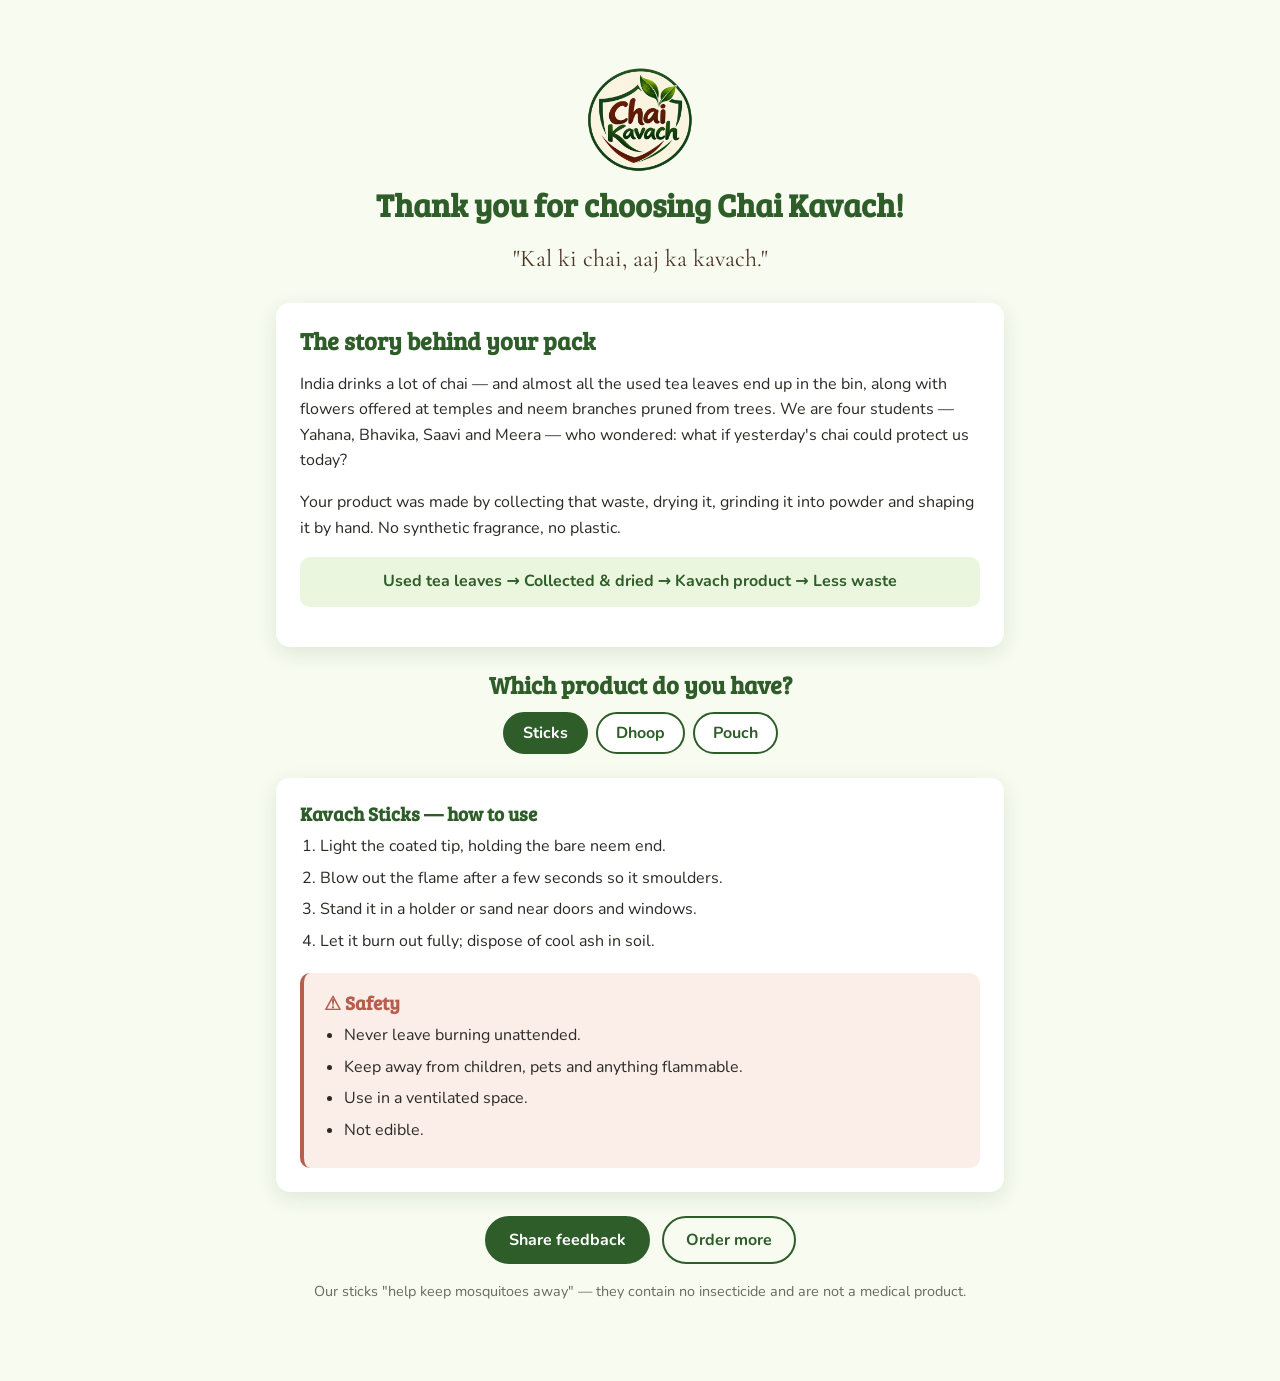
==== learn.html @ c79f97a3 "Chai Kavach website Co-Authored-By: Claude Opus 5.5 <noreply@anthropic.com> Claude-Session: https://" ====
<!doctype html>
<html lang="en">
<head>
  <meta charset="utf-8">
  <meta name="viewport" content="width=device-width, initial-scale=1">
  <title>Chai Kavach — Scan to Learn</title>
  <meta name="description" content="Instructions, safety tips and the story behind your Chai Kavach product.">
  <link rel="icon" href="images/favicon.png">
  <link rel="preconnect" href="https://fonts.googleapis.com">
  <link rel="preconnect" href="https://fonts.gstatic.com" crossorigin>
  <link href="https://fonts.googleapis.com/css2?family=Bree+Serif&family=Cormorant+Garamond:wght@500;600&family=Nunito:wght@400;600;700&display=swap" rel="stylesheet">
  <link rel="stylesheet" href="css/style.css">
</head>
<body class="learn">
<main class="wrap narrow">
  <header class="learn-head">
    <img src="images/logo.png" alt="Chai Kavach logo" width="110" height="110">
    <h1>Thank you for choosing Chai Kavach!</h1>
    <p class="tag">"Kal ki chai, aaj ka kavach."</p>
  </header>

  <section class="card">
    <h2>The story behind your pack</h2>
    <p>India drinks a lot of chai — and almost all the used tea leaves end up in the bin, along with flowers offered at temples and neem branches pruned from trees. We are four students — Yahana, Bhavika, Saavi and Meera — who wondered: what if yesterday's chai could protect us today?</p>
    <p>Your product was made by collecting that waste, drying it, grinding it into powder and shaping it by hand. No synthetic fragrance, no plastic.</p>
    <p class="flow">Used tea leaves → Collected &amp; dried → Kavach product → Less waste</p>
  </section>

  <h2 class="center">Which product do you have?</h2>
  <div class="tabs" role="tablist">
    <button role="tab" aria-selected="true" data-tab="l-sticks">Sticks</button>
    <button role="tab" aria-selected="false" data-tab="l-dhoop">Dhoop</button>
    <button role="tab" aria-selected="false" data-tab="l-pouch">Pouch</button>
  </div>

  <section class="tab-panel card" id="l-sticks">
    <h3>Kavach Sticks — how to use</h3>
    <ol><li>Light the coated tip, holding the bare neem end.</li><li>Blow out the flame after a few seconds so it smoulders.</li><li>Stand it in a holder or sand near doors and windows.</li><li>Let it burn out fully; dispose of cool ash in soil.</li></ol>
    <div class="safety"><h3>⚠ Safety</h3><ul><li>Never leave burning unattended.</li><li>Keep away from children, pets and anything flammable.</li><li>Use in a ventilated space.</li><li>Not edible.</li></ul></div>
  </section>
  <section class="tab-panel card" id="l-dhoop" hidden>
    <h3>Kavach Dhoop — how to use</h3>
    <ol><li>Place one cone on a heat-proof dish.</li><li>Light the tip, then blow out the flame.</li><li>Enjoy the fragrance for about 15–20 minutes.</li></ol>
    <div class="safety"><h3>⚠ Safety</h3><ul><li>The base gets hot — use a heat-proof surface.</li><li>Never leave burning unattended or overnight.</li><li>Keep away from children and pets.</li><li>Ventilate the room.</li></ul></div>
  </section>
  <section class="tab-panel card" id="l-pouch" hidden>
    <h3>Kavach Pouch — how to use</h3>
    <ol><li>Place in shoes, the fridge, cupboards or drawers.</li><li>Sun it for a few hours every 2–3 weeks to refresh.</li><li>After ~2 months, empty the leaves into plant soil as compost and reuse the jute bag.</li></ol>
    <div class="safety"><h3>⚠ Safety</h3><ul><li>Not edible — keep away from children and pets.</li><li>Keep it dry; replace if it gets damp.</li><li>In the fridge, avoid direct contact with uncovered food.</li></ul></div>
  </section>

  <div class="learn-actions">
    <a class="btn" href="index.html#feedback">Share feedback</a>
    <a class="btn btn-ghost" href="index.html#products">Order more</a>
  </div>
  <p class="muted center small">Our sticks "help keep mosquitoes away" — they contain no insecticide and are not a medical product.</p>
</main>
<script>
  // Open a specific product tab via ?p=sticks|dhoop|pouch (useful for product-specific QR codes)
  (function () {
    const tabs = document.querySelector(".tabs");
    function show(id) {
      tabs.querySelectorAll("[data-tab]").forEach(b => {
        const on = b.dataset.tab === id; b.setAttribute("aria-selected", on);
        document.getElementById(b.dataset.tab).hidden = !on;
      });
    }
    tabs.addEventListener("click", e => { const b = e.target.closest("[data-tab]"); if (b) show(b.dataset.tab); });
    const p = new URLSearchParams(location.search).get("p");
    if (p && document.getElementById("l-" + p)) show("l-" + p);
  })();
</script>
</body>
</html>
---- css/style.css ----
:root {
  --green-900: #24461f;
  --green-700: #2f5d2a;
  --green-500: #5a8f3c;
  --green-200: #d8efc4;
  --green-100: #eaf6dd;
  --bg: #f7fbf0;
  --terra: #b5604f;
  --brown: #4a3426;
  --text: #2b2a24;
  --muted: #6b6a60;
  --white: #fff;
  --radius: 14px;
  --shadow: 0 6px 20px rgba(47, 93, 42, .12);
}

* { box-sizing: border-box; }
html { scroll-behavior: smooth; scroll-padding-top: 72px; }
body {
  margin: 0; background: var(--bg); color: var(--text);
  font: 16px/1.6 "Nunito", system-ui, sans-serif;
}
img { max-width: 100%; display: block; }
a { color: var(--green-700); }
h1, h2, h3 { font-family: "Bree Serif", Georgia, serif; color: var(--green-700); line-height: 1.2; margin: 0 0 .5em; }
h3 { font-size: 1.2rem; }

.wrap { max-width: 1100px; margin: 0 auto; padding: 64px 16px; }
.wrap.narrow { max-width: 760px; }
.band { background: var(--green-100); }
.two-col { display: grid; grid-template-columns: 1fr 1fr; gap: 32px; align-items: start; }
.grid { display: grid; gap: 24px; }
.center { text-align: center; }
.small { font-size: .9rem; }
.muted { color: var(--muted); }
.section-title { text-align: center; font-size: clamp(1.8rem, 4vw, 2.5rem); }
.section-title.left { text-align: left; }
.section-sub { text-align: center; margin: -8px 0 36px; color: var(--terra); font-family: "Cormorant Garamond", serif; font-size: 1.35rem; font-weight: 600; }

.card { background: var(--white); border-radius: var(--radius); box-shadow: var(--shadow); padding: 24px; }

.btn {
  display: inline-block; border: 2px solid var(--green-700); background: var(--green-700); color: var(--white);
  padding: 11px 22px; border-radius: 999px; font: 700 1rem "Nunito", sans-serif; text-decoration: none; cursor: pointer;
  transition: transform .15s, background .15s;
}
.btn:hover { background: var(--green-900); transform: translateY(-1px); }
.btn:focus-visible, button:focus-visible, a:focus-visible, input:focus-visible, textarea:focus-visible, select:focus-visible { outline: 3px solid var(--terra); outline-offset: 2px; }
.btn-ghost { background: transparent; color: var(--green-700); }
.btn-ghost:hover { background: var(--green-200); }
.btn-sm { padding: 7px 16px; font-size: .9rem; }

/* Header */
.site-header {
  position: sticky; top: 0; z-index: 10; display: flex; align-items: center; justify-content: space-between;
  padding: 10px 16px; background: rgba(247, 251, 240, .94); backdrop-filter: blur(6px); border-bottom: 1px solid var(--green-200);
}
.brand { display: flex; align-items: center; gap: 10px; font: 1.3rem "Bree Serif", serif; color: var(--green-700); text-decoration: none; }
.nav { display: flex; gap: 18px; align-items: center; }
.nav a { text-decoration: none; font-weight: 600; color: var(--text); }
.nav a:hover { color: var(--green-700); }
.cart-link { background: var(--green-700); color: var(--white) !important; padding: 6px 14px; border-radius: 999px; }
.cart-count { background: var(--terra); border-radius: 999px; padding: 0 7px; margin-left: 4px; font-size: .85rem; }
.nav-toggle { display: none; background: none; border: 0; font-size: 1.6rem; color: var(--green-700); cursor: pointer; }

/* Hero */
.hero {
  max-width: 1100px; margin: 0 auto; padding: 64px 16px 48px;
  display: grid; grid-template-columns: 1.3fr 1fr; gap: 32px; align-items: center;
}
.eyebrow { color: var(--terra); font-weight: 700; letter-spacing: .08em; text-transform: uppercase; font-size: .85rem; margin: 0 0 8px; }
.hero h1 { font-family: "Cormorant Garamond", serif; color: var(--brown); font-size: clamp(2.6rem, 6vw, 4.2rem); font-weight: 600; }
.lead { font-size: 1.1rem; max-width: 56ch; }
.hero-cta { display: flex; gap: 12px; flex-wrap: wrap; margin-top: 24px; }
.hero-logo { width: 100%; max-width: 340px; justify-self: center; filter: drop-shadow(0 10px 24px rgba(47, 93, 42, .25)); }

.problem .wrap { padding-top: 24px; }
.ticks { list-style: none; padding: 0; margin: 0; }
.ticks li { padding: 8px 0 8px 32px; position: relative; }
.ticks li::before { position: absolute; left: 0; top: 7px; font-weight: 700; }
.ticks.bad li::before { content: "✕"; color: var(--terra); }
.ticks.good li::before { content: "✓"; color: var(--green-500); }

/* Products */
.products { grid-template-columns: repeat(auto-fill, minmax(240px, 1fr)); }
.product { padding: 0; overflow: hidden; display: flex; flex-direction: column; }
.product img { aspect-ratio: 4 / 3; object-fit: cover; width: 100%; }
.product-body { padding: 18px 20px 20px; display: flex; flex-direction: column; flex: 1; }
.product-body h3 { margin-bottom: 2px; }
.pack { color: var(--terra); font-weight: 700; margin: 0 0 6px; font-size: .9rem; }
.product-body p { margin: 0 0 8px; }
.product details { margin-bottom: 10px; font-size: .95rem; }
.product summary { cursor: pointer; color: var(--green-700); font-weight: 700; }
.chips { list-style: none; padding: 0; margin: 0 0 14px; display: flex; flex-wrap: wrap; gap: 6px; }
.chips li { background: var(--green-100); color: var(--green-700); border-radius: 999px; padding: 2px 10px; font-size: .8rem; font-weight: 600; }
.buy { margin-top: auto; display: flex; justify-content: space-between; align-items: center; }
.price { font: 1.5rem "Bree Serif", serif; color: var(--brown); }

/* Steps */
.steps { list-style: none; padding: 0; margin: 0; display: grid; grid-template-columns: repeat(5, 1fr); gap: 16px; counter-reset: s; }
.steps li { background: var(--white); border-radius: var(--radius); padding: 22px 18px; box-shadow: var(--shadow); position: relative; }
.steps span { display: grid; place-items: center; width: 38px; height: 38px; border-radius: 50%; background: var(--green-700); color: var(--white); font: 1.1rem "Bree Serif", serif; margin-bottom: 10px; }
.steps p { margin: 0; font-size: .95rem; }

/* Tabs */
.tabs { display: flex; justify-content: center; gap: 8px; flex-wrap: wrap; margin-bottom: 24px; }
.tabs button { border: 2px solid var(--green-700); background: var(--white); color: var(--green-700); padding: 8px 18px; border-radius: 999px; font: 700 1rem "Nunito", sans-serif; cursor: pointer; }
.tabs button[aria-selected="true"] { background: var(--green-700); color: var(--white); }
.tab-panel ol, .tab-panel ul { padding-left: 20px; margin: 0; }
.tab-panel li { margin-bottom: 6px; }
.safety { background: #fbeee9; border-left: 4px solid var(--terra); border-radius: 10px; padding: 18px 20px; }
.safety h3 { color: var(--terra); }
.claims { margin-top: 32px; background: var(--green-100); padding: 16px 20px; border-radius: 10px; font-size: .95rem; }

/* Shop / forms */
.form { display: flex; flex-direction: column; gap: 12px; }
.form label { display: flex; flex-direction: column; font-weight: 600; font-size: .95rem; gap: 4px; }
.form input, .form textarea, .form select {
  font: inherit; padding: 10px 12px; border: 1.5px solid #c9dcb9; border-radius: 10px; background: var(--white); color: var(--text);
}
.form-note { margin: 0; color: var(--green-700); font-weight: 600; min-height: 1.4em; }
.cart-items { display: flex; flex-direction: column; gap: 8px; }
.cart-line { display: grid; grid-template-columns: 1fr auto 70px; align-items: center; gap: 12px; background: var(--white); padding: 12px 16px; border-radius: 10px; }
.cart-line strong { text-align: right; }
.qty { display: inline-flex; align-items: center; gap: 10px; }
.qty button { width: 28px; height: 28px; border-radius: 50%; border: 1.5px solid var(--green-700); background: var(--white); color: var(--green-700); font-weight: 700; cursor: pointer; }
.cart-total { font-size: 1.2rem; text-align: right; }

/* QR */
.qr-section { align-items: center; }
.qr-box { justify-self: center; text-align: center; background: var(--white); padding: 24px; border-radius: var(--radius); box-shadow: var(--shadow); }
.qr-box small { display: block; margin-top: 10px; color: var(--muted); word-break: break-all; max-width: 220px; }
#qrCode img, #qrCode canvas { margin: 0 auto; }

/* Impact */
.stats { grid-template-columns: repeat(4, 1fr); }
.stat { text-align: center; }
.stat-icon { font-size: 2rem; }
.stat-num { font: 2.6rem "Bree Serif", serif; color: var(--green-700); }
.stat-num small { font-size: 1.1rem; color: var(--muted); }
.stat-label { font-weight: 600; }

/* Reviews */
.reviews { display: flex; flex-direction: column; gap: 14px; max-height: 520px; overflow: auto; }
.review { margin: 0; padding: 18px 20px; }
.review p { margin: 6px 0; }
.review footer { color: var(--muted); font-size: .9rem; }
.stars { color: #e0a526; letter-spacing: 2px; }
.stars-input { border: 0; padding: 0; margin: 0; display: flex; flex-direction: row-reverse; justify-content: flex-end; gap: 4px; }
.stars-input legend { font-weight: 600; font-size: .95rem; margin-bottom: 4px; }
.stars-input input { position: absolute; opacity: 0; }
.stars-input label { font-size: 1.8rem; color: #d6d3c6; cursor: pointer; }
.stars-input input:checked ~ label, .stars-input label:hover, .stars-input label:hover ~ label { color: #e0a526; }
.stars-input input:focus-visible + label { outline: 2px solid var(--terra); }

/* FAQ */
details { background: var(--white); border-radius: 10px; margin-bottom: 10px; }
#faq details { padding: 14px 20px; box-shadow: var(--shadow); }
#faq summary { cursor: pointer; font-weight: 700; color: var(--green-700); }
#faq details p { margin: 10px 0 0; }

/* Contact */
.contact-grid { grid-template-columns: repeat(3, 1fr); }
.contact-grid .card { text-decoration: none; color: var(--text); display: flex; flex-direction: column; gap: 4px; text-align: center; }
.contact-grid strong { color: var(--green-700); font-family: "Bree Serif", serif; font-size: 1.1rem; }
.team { text-align: center; margin-top: 28px; color: var(--terra); font-family: "Cormorant Garamond", serif; font-size: 1.3rem; font-weight: 600; }

.site-footer { background: var(--green-700); color: var(--green-100); text-align: center; padding: 22px 16px; }
.site-footer p { margin: 0; }

/* Learn page */
.learn-head { text-align: center; margin-bottom: 24px; }
.learn-head img { margin: 0 auto 12px; }
.tag { font-family: "Cormorant Garamond", serif; color: var(--brown); font-size: 1.5rem; margin: 0; }
.learn .card { margin-bottom: 24px; }
.learn .safety { margin-top: 18px; }
.flow { background: var(--green-100); padding: 12px 16px; border-radius: 10px; font-weight: 700; color: var(--green-700); text-align: center; }
.learn-actions { display: flex; gap: 12px; justify-content: center; flex-wrap: wrap; margin-bottom: 16px; }

/* Responsive */
@media (max-width: 900px) {
  .steps { grid-template-columns: 1fr 1fr; }
  .stats { grid-template-columns: 1fr 1fr; }
}
@media (max-width: 760px) {
  .wrap { padding: 48px 16px; }
  .two-col, .hero { grid-template-columns: 1fr; }
  .hero { padding-top: 32px; text-align: center; }
  .hero .lead { margin-inline: auto; }
  .hero-cta { justify-content: center; }
  .hero-logo { max-width: 220px; grid-row: 1; }
  .section-title.left { text-align: center; }
  .steps, .contact-grid { grid-template-columns: 1fr; }
  .nav-toggle { display: block; }
  .nav { display: none; position: absolute; top: 100%; left: 0; right: 0; flex-direction: column; background: var(--bg); padding: 12px 16px 20px; border-bottom: 1px solid var(--green-200); }
  .nav.open { display: flex; }
}
@media (max-width: 420px) {
  .stats { grid-template-columns: 1fr; }
}
@media (prefers-reduced-motion: reduce) {
  html { scroll-behavior: auto; }
  .btn { transition: none; }
}
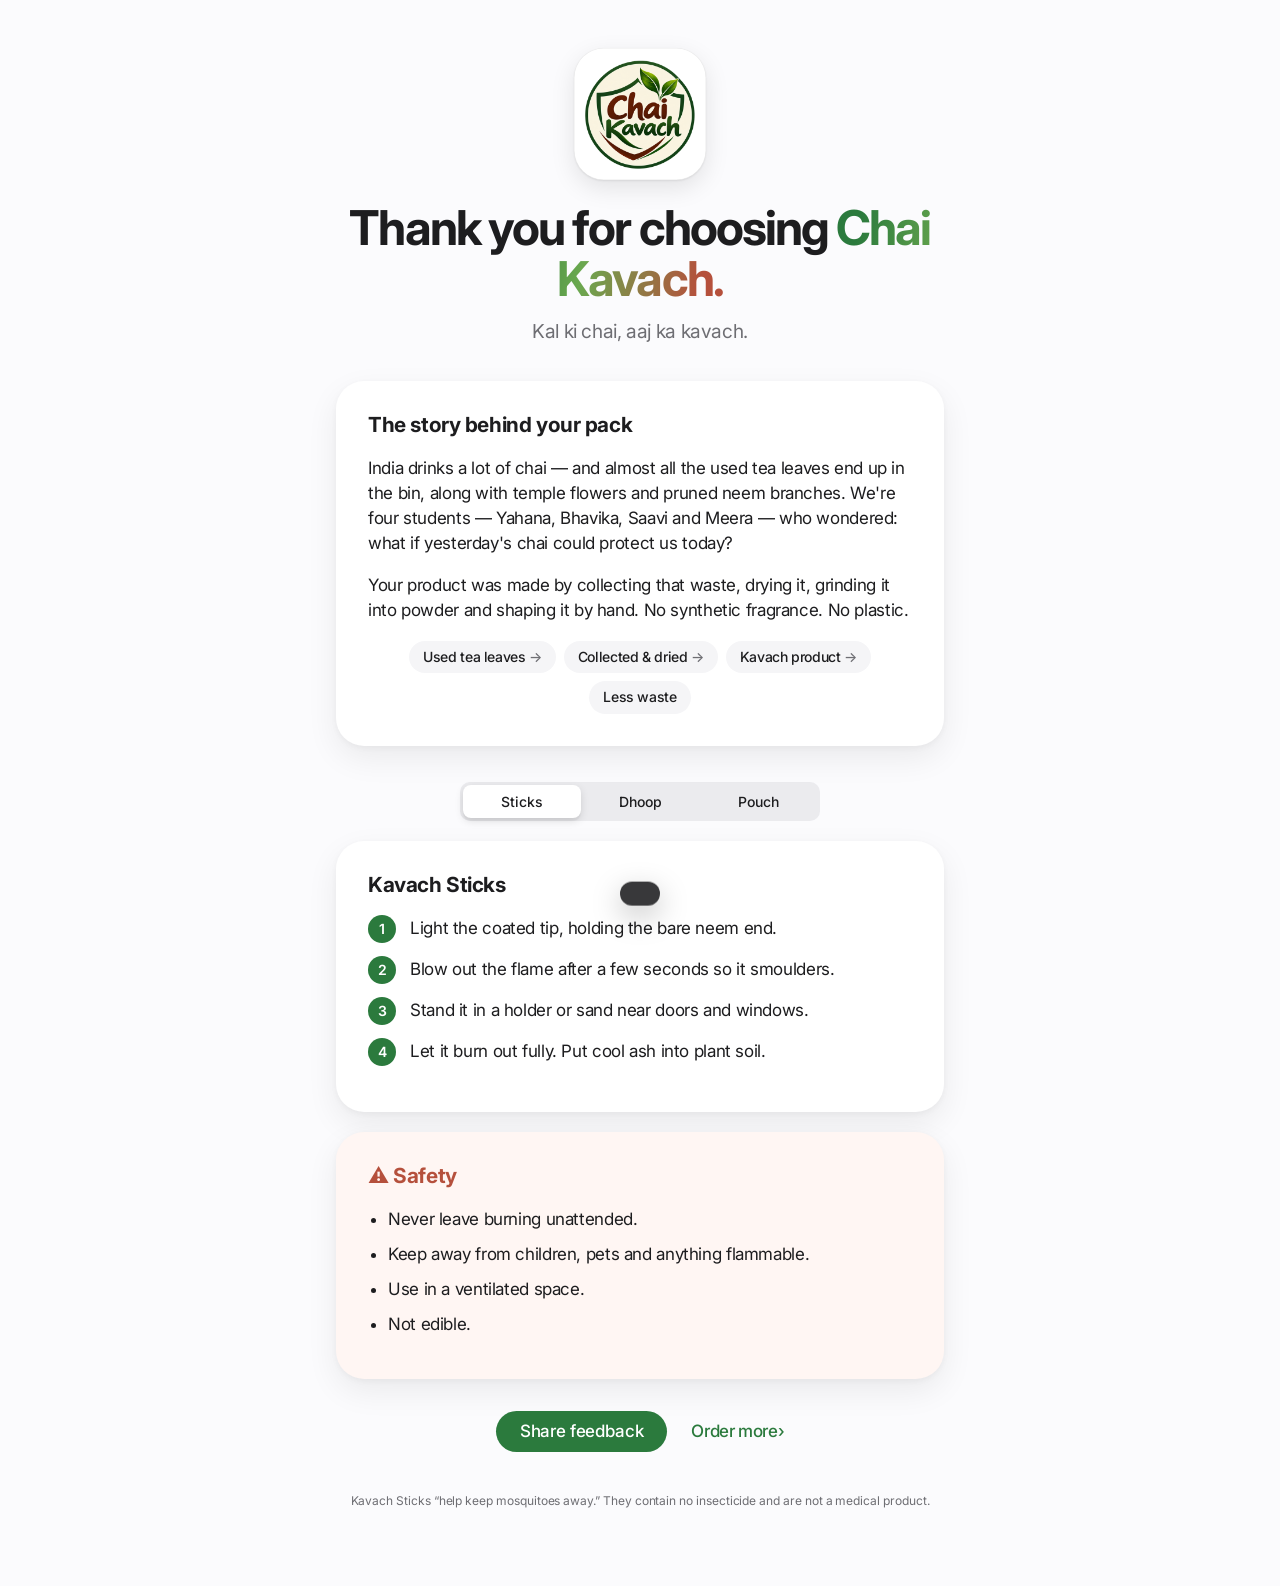
==== commit 67e3b506: "Redesign site with Apple-style UI, SF Pro type and motion - SF Pro system font stack with Inter fall" ====
--- a/learn.html
+++ b/learn.html
@@ -2,73 +2,61 @@
 <html lang="en">
 <head>
   <meta charset="utf-8">
-  <meta name="viewport" content="width=device-width, initial-scale=1">
+  <meta name="viewport" content="width=device-width, initial-scale=1, viewport-fit=cover">
   <title>Chai Kavach — Scan to Learn</title>
   <meta name="description" content="Instructions, safety tips and the story behind your Chai Kavach product.">
+  <meta name="theme-color" content="#fbfbfd">
   <link rel="icon" href="images/favicon.png">
+  <link rel="apple-touch-icon" href="images/logo.png">
   <link rel="preconnect" href="https://fonts.googleapis.com">
   <link rel="preconnect" href="https://fonts.gstatic.com" crossorigin>
-  <link href="https://fonts.googleapis.com/css2?family=Bree+Serif&family=Cormorant+Garamond:wght@500;600&family=Nunito:wght@400;600;700&display=swap" rel="stylesheet">
+  <link href="https://fonts.googleapis.com/css2?family=Inter:wght@400;500;600;700;800&display=swap" rel="stylesheet">
   <link rel="stylesheet" href="css/style.css">
+  <script>document.documentElement.classList.add("js")</script>
 </head>
 <body class="learn">
-<main class="wrap narrow">
+<main>
   <header class="learn-head">
-    <img src="images/logo.png" alt="Chai Kavach logo" width="110" height="110">
-    <h1>Thank you for choosing Chai Kavach!</h1>
-    <p class="tag">"Kal ki chai, aaj ka kavach."</p>
+    <span class="app-icon xl reveal"><img src="images/logo.png" alt="Chai Kavach logo" width="132" height="132"></span>
+    <h1 class="reveal">Thank you for choosing <span class="grad">Chai Kavach.</span></h1>
+    <p class="tag reveal">Kal ki chai, aaj ka kavach.</p>
   </header>
 
-  <section class="card">
-    <h2>The story behind your pack</h2>
-    <p>India drinks a lot of chai — and almost all the used tea leaves end up in the bin, along with flowers offered at temples and neem branches pruned from trees. We are four students — Yahana, Bhavika, Saavi and Meera — who wondered: what if yesterday's chai could protect us today?</p>
-    <p>Your product was made by collecting that waste, drying it, grinding it into powder and shaping it by hand. No synthetic fragrance, no plastic.</p>
-    <p class="flow">Used tea leaves → Collected &amp; dried → Kavach product → Less waste</p>
+  <section class="panel reveal">
+    <h3>The story behind your pack</h3>
+    <p>India drinks a lot of chai — and almost all the used tea leaves end up in the bin, along with temple flowers and pruned neem branches. We're four students — Yahana, Bhavika, Saavi and Meera — who wondered: what if yesterday's chai could protect us today?</p>
+    <p>Your product was made by collecting that waste, drying it, grinding it into powder and shaping it by hand. No synthetic fragrance. No plastic.</p>
+    <div class="flow"><span>Used tea leaves</span><span>Collected &amp; dried</span><span>Kavach product</span><span>Less waste</span></div>
   </section>
 
-  <h2 class="center">Which product do you have?</h2>
-  <div class="tabs" role="tablist">
+  <div class="segmented reveal" role="tablist" aria-label="Which product do you have?">
+    <span class="seg-thumb" aria-hidden="true"></span>
     <button role="tab" aria-selected="true" data-tab="l-sticks">Sticks</button>
     <button role="tab" aria-selected="false" data-tab="l-dhoop">Dhoop</button>
     <button role="tab" aria-selected="false" data-tab="l-pouch">Pouch</button>
   </div>
 
-  <section class="tab-panel card" id="l-sticks">
-    <h3>Kavach Sticks — how to use</h3>
-    <ol><li>Light the coated tip, holding the bare neem end.</li><li>Blow out the flame after a few seconds so it smoulders.</li><li>Stand it in a holder or sand near doors and windows.</li><li>Let it burn out fully; dispose of cool ash in soil.</li></ol>
-    <div class="safety"><h3>⚠ Safety</h3><ul><li>Never leave burning unattended.</li><li>Keep away from children, pets and anything flammable.</li><li>Use in a ventilated space.</li><li>Not edible.</li></ul></div>
-  </section>
-  <section class="tab-panel card" id="l-dhoop" hidden>
-    <h3>Kavach Dhoop — how to use</h3>
-    <ol><li>Place one cone on a heat-proof dish.</li><li>Light the tip, then blow out the flame.</li><li>Enjoy the fragrance for about 15–20 minutes.</li></ol>
-    <div class="safety"><h3>⚠ Safety</h3><ul><li>The base gets hot — use a heat-proof surface.</li><li>Never leave burning unattended or overnight.</li><li>Keep away from children and pets.</li><li>Ventilate the room.</li></ul></div>
-  </section>
-  <section class="tab-panel card" id="l-pouch" hidden>
-    <h3>Kavach Pouch — how to use</h3>
-    <ol><li>Place in shoes, the fridge, cupboards or drawers.</li><li>Sun it for a few hours every 2–3 weeks to refresh.</li><li>After ~2 months, empty the leaves into plant soil as compost and reuse the jute bag.</li></ol>
-    <div class="safety"><h3>⚠ Safety</h3><ul><li>Not edible — keep away from children and pets.</li><li>Keep it dry; replace if it gets damp.</li><li>In the fridge, avoid direct contact with uncovered food.</li></ul></div>
-  </section>
+  <div class="tab-panel" id="l-sticks">
+    <div class="panel"><h3>Kavach Sticks</h3><ol class="steps-list"><li>Light the coated tip, holding the bare neem end.</li><li>Blow out the flame after a few seconds so it smoulders.</li><li>Stand it in a holder or sand near doors and windows.</li><li>Let it burn out fully. Put cool ash into plant soil.</li></ol></div>
+    <div class="panel safety"><h3>Safety</h3><ul><li>Never leave burning unattended.</li><li>Keep away from children, pets and anything flammable.</li><li>Use in a ventilated space.</li><li>Not edible.</li></ul></div>
+  </div>
+  <div class="tab-panel" id="l-dhoop" hidden>
+    <div class="panel"><h3>Kavach Dhoop</h3><ol class="steps-list"><li>Place one cone on a heat-proof dish.</li><li>Light the tip, then blow out the flame.</li><li>Enjoy the fragrance for about 15–20 minutes.</li></ol></div>
+    <div class="panel safety"><h3>Safety</h3><ul><li>The base gets hot — use a heat-proof surface.</li><li>Never leave burning unattended or overnight.</li><li>Keep away from children and pets.</li><li>Ventilate the room.</li></ul></div>
+  </div>
+  <div class="tab-panel" id="l-pouch" hidden>
+    <div class="panel"><h3>Kavach Pouch</h3><ol class="steps-list"><li>Place in shoes, the fridge, cupboards or drawers.</li><li>Sun it for a few hours every 2–3 weeks to refresh.</li><li>After ~2 months, compost the leaves and reuse the jute bag.</li></ol></div>
+    <div class="panel safety"><h3>Safety</h3><ul><li>Not edible — keep away from children and pets.</li><li>Keep it dry. Replace if it gets damp.</li><li>In the fridge, avoid direct contact with uncovered food.</li></ul></div>
+  </div>
 
   <div class="learn-actions">
     <a class="btn" href="index.html#feedback">Share feedback</a>
-    <a class="btn btn-ghost" href="index.html#products">Order more</a>
+    <a class="link-arrow" href="index.html#products">Order more</a>
   </div>
-  <p class="muted center small">Our sticks "help keep mosquitoes away" — they contain no insecticide and are not a medical product.</p>
+  <p class="footnote center">Kavach Sticks “help keep mosquitoes away.” They contain no insecticide and are not a medical product.</p>
 </main>
-<script>
-  // Open a specific product tab via ?p=sticks|dhoop|pouch (useful for product-specific QR codes)
-  (function () {
-    const tabs = document.querySelector(".tabs");
-    function show(id) {
-      tabs.querySelectorAll("[data-tab]").forEach(b => {
-        const on = b.dataset.tab === id; b.setAttribute("aria-selected", on);
-        document.getElementById(b.dataset.tab).hidden = !on;
-      });
-    }
-    tabs.addEventListener("click", e => { const b = e.target.closest("[data-tab]"); if (b) show(b.dataset.tab); });
-    const p = new URLSearchParams(location.search).get("p");
-    if (p && document.getElementById("l-" + p)) show("l-" + p);
-  })();
-</script>
+<div class="toast" id="toast" role="status" aria-live="polite"></div>
+<script src="js/config.js"></script>
+<script src="js/main.js"></script>
 </body>
 </html>
--- a/css/style.css
+++ b/css/style.css
@@ -1,204 +1,364 @@
+/* ============ Chai Kavach — Apple-style design system ============ */
 :root {
-  --green-900: #24461f;
-  --green-700: #2f5d2a;
-  --green-500: #5a8f3c;
-  --green-200: #d8efc4;
-  --green-100: #eaf6dd;
-  --bg: #f7fbf0;
-  --terra: #b5604f;
-  --brown: #4a3426;
-  --text: #2b2a24;
-  --muted: #6b6a60;
-  --white: #fff;
-  --radius: 14px;
-  --shadow: 0 6px 20px rgba(47, 93, 42, .12);
+  --font: -apple-system, BlinkMacSystemFont, "SF Pro Display", "SF Pro Text", "SF Pro", "Inter", "Helvetica Neue", Helvetica, Arial, sans-serif;
+  --bg: #fbfbfd;
+  --bg-alt: #f5f5f7;
+  --surface: #ffffff;
+  --text: #1d1d1f;
+  --text-2: #6e6e73;
+  --hairline: rgba(0, 0, 0, .1);
+  --accent: #2b7a3d;          /* tea-leaf green */
+  --accent-hover: #236632;
+  --terra: #b5503c;           /* kulhad terracotta */
+  --gold: #f0a020;
+  --radius-l: 28px;
+  --radius-m: 18px;
+  --shadow: 0 2px 6px rgba(0,0,0,.04), 0 12px 32px rgba(0,0,0,.07);
+  --ease: cubic-bezier(.28, .11, .32, 1);         /* Apple's signature ease */
+  --spring: cubic-bezier(.34, 1.56, .64, 1);
+  --nav-h: 52px;
 }
 
 * { box-sizing: border-box; }
-html { scroll-behavior: smooth; scroll-padding-top: 72px; }
+html { scroll-behavior: smooth; scroll-padding-top: calc(var(--nav-h) + 8px); -webkit-text-size-adjust: 100%; }
 body {
   margin: 0; background: var(--bg); color: var(--text);
-  font: 16px/1.6 "Nunito", system-ui, sans-serif;
+  font: 17px/1.47 var(--font); letter-spacing: -.022em;
+  -webkit-font-smoothing: antialiased; -moz-osx-font-smoothing: grayscale;
+  overflow-x: hidden;
 }
 img { max-width: 100%; display: block; }
-a { color: var(--green-700); }
-h1, h2, h3 { font-family: "Bree Serif", Georgia, serif; color: var(--green-700); line-height: 1.2; margin: 0 0 .5em; }
-h3 { font-size: 1.2rem; }
-
-.wrap { max-width: 1100px; margin: 0 auto; padding: 64px 16px; }
-.wrap.narrow { max-width: 760px; }
-.band { background: var(--green-100); }
-.two-col { display: grid; grid-template-columns: 1fr 1fr; gap: 32px; align-items: start; }
-.grid { display: grid; gap: 24px; }
+a { color: var(--accent); text-decoration: none; }
+a:hover { text-decoration: underline; }
+h1, h2, h3 { margin: 0; font-weight: 700; letter-spacing: -.03em; line-height: 1.07; }
+h2 { font-size: clamp(2.1rem, 5.2vw, 3.5rem); }
+h3 { font-size: 1.3rem; letter-spacing: -.02em; line-height: 1.2; }
+.dim { color: var(--text-2); }
 .center { text-align: center; }
-.small { font-size: .9rem; }
-.muted { color: var(--muted); }
-.section-title { text-align: center; font-size: clamp(1.8rem, 4vw, 2.5rem); }
-.section-title.left { text-align: left; }
-.section-sub { text-align: center; margin: -8px 0 36px; color: var(--terra); font-family: "Cormorant Garamond", serif; font-size: 1.35rem; font-weight: 600; }
-
-.card { background: var(--white); border-radius: var(--radius); box-shadow: var(--shadow); padding: 24px; }
-
+:focus-visible { outline: 3px solid rgba(43, 122, 61, .5); outline-offset: 3px; border-radius: 8px; }
+
+/* ---------- App icon (logo in an iOS squircle) ---------- */
+.app-icon {
+  display: inline-grid; place-items: center; background: #fff; overflow: hidden;
+  border-radius: 22.5%; box-shadow: 0 1px 2px rgba(0,0,0,.08), 0 8px 24px rgba(0,0,0,.10), inset 0 0 0 .5px rgba(0,0,0,.08);
+}
+.app-icon img { width: 88%; height: 88%; object-fit: contain; }
+.app-icon.sm { width: 30px; height: 30px; border-radius: 8px; box-shadow: inset 0 0 0 .5px rgba(0,0,0,.1); }
+.app-icon.xl { width: 132px; height: 132px; margin-bottom: 28px; }
+
+/* ---------- Buttons ---------- */
 .btn {
-  display: inline-block; border: 2px solid var(--green-700); background: var(--green-700); color: var(--white);
-  padding: 11px 22px; border-radius: 999px; font: 700 1rem "Nunito", sans-serif; text-decoration: none; cursor: pointer;
-  transition: transform .15s, background .15s;
-}
-.btn:hover { background: var(--green-900); transform: translateY(-1px); }
-.btn:focus-visible, button:focus-visible, a:focus-visible, input:focus-visible, textarea:focus-visible, select:focus-visible { outline: 3px solid var(--terra); outline-offset: 2px; }
-.btn-ghost { background: transparent; color: var(--green-700); }
-.btn-ghost:hover { background: var(--green-200); }
-.btn-sm { padding: 7px 16px; font-size: .9rem; }
-
-/* Header */
-.site-header {
-  position: sticky; top: 0; z-index: 10; display: flex; align-items: center; justify-content: space-between;
-  padding: 10px 16px; background: rgba(247, 251, 240, .94); backdrop-filter: blur(6px); border-bottom: 1px solid var(--green-200);
-}
-.brand { display: flex; align-items: center; gap: 10px; font: 1.3rem "Bree Serif", serif; color: var(--green-700); text-decoration: none; }
-.nav { display: flex; gap: 18px; align-items: center; }
-.nav a { text-decoration: none; font-weight: 600; color: var(--text); }
-.nav a:hover { color: var(--green-700); }
-.cart-link { background: var(--green-700); color: var(--white) !important; padding: 6px 14px; border-radius: 999px; }
-.cart-count { background: var(--terra); border-radius: 999px; padding: 0 7px; margin-left: 4px; font-size: .85rem; }
-.nav-toggle { display: none; background: none; border: 0; font-size: 1.6rem; color: var(--green-700); cursor: pointer; }
-
-/* Hero */
-.hero {
-  max-width: 1100px; margin: 0 auto; padding: 64px 16px 48px;
-  display: grid; grid-template-columns: 1.3fr 1fr; gap: 32px; align-items: center;
-}
-.eyebrow { color: var(--terra); font-weight: 700; letter-spacing: .08em; text-transform: uppercase; font-size: .85rem; margin: 0 0 8px; }
-.hero h1 { font-family: "Cormorant Garamond", serif; color: var(--brown); font-size: clamp(2.6rem, 6vw, 4.2rem); font-weight: 600; }
-.lead { font-size: 1.1rem; max-width: 56ch; }
-.hero-cta { display: flex; gap: 12px; flex-wrap: wrap; margin-top: 24px; }
-.hero-logo { width: 100%; max-width: 340px; justify-self: center; filter: drop-shadow(0 10px 24px rgba(47, 93, 42, .25)); }
-
-.problem .wrap { padding-top: 24px; }
-.ticks { list-style: none; padding: 0; margin: 0; }
-.ticks li { padding: 8px 0 8px 32px; position: relative; }
-.ticks li::before { position: absolute; left: 0; top: 7px; font-weight: 700; }
-.ticks.bad li::before { content: "✕"; color: var(--terra); }
-.ticks.good li::before { content: "✓"; color: var(--green-500); }
-
-/* Products */
-.products { grid-template-columns: repeat(auto-fill, minmax(240px, 1fr)); }
-.product { padding: 0; overflow: hidden; display: flex; flex-direction: column; }
-.product img { aspect-ratio: 4 / 3; object-fit: cover; width: 100%; }
-.product-body { padding: 18px 20px 20px; display: flex; flex-direction: column; flex: 1; }
-.product-body h3 { margin-bottom: 2px; }
-.pack { color: var(--terra); font-weight: 700; margin: 0 0 6px; font-size: .9rem; }
-.product-body p { margin: 0 0 8px; }
-.product details { margin-bottom: 10px; font-size: .95rem; }
-.product summary { cursor: pointer; color: var(--green-700); font-weight: 700; }
-.chips { list-style: none; padding: 0; margin: 0 0 14px; display: flex; flex-wrap: wrap; gap: 6px; }
-.chips li { background: var(--green-100); color: var(--green-700); border-radius: 999px; padding: 2px 10px; font-size: .8rem; font-weight: 600; }
-.buy { margin-top: auto; display: flex; justify-content: space-between; align-items: center; }
-.price { font: 1.5rem "Bree Serif", serif; color: var(--brown); }
-
-/* Steps */
-.steps { list-style: none; padding: 0; margin: 0; display: grid; grid-template-columns: repeat(5, 1fr); gap: 16px; counter-reset: s; }
-.steps li { background: var(--white); border-radius: var(--radius); padding: 22px 18px; box-shadow: var(--shadow); position: relative; }
-.steps span { display: grid; place-items: center; width: 38px; height: 38px; border-radius: 50%; background: var(--green-700); color: var(--white); font: 1.1rem "Bree Serif", serif; margin-bottom: 10px; }
-.steps p { margin: 0; font-size: .95rem; }
-
-/* Tabs */
-.tabs { display: flex; justify-content: center; gap: 8px; flex-wrap: wrap; margin-bottom: 24px; }
-.tabs button { border: 2px solid var(--green-700); background: var(--white); color: var(--green-700); padding: 8px 18px; border-radius: 999px; font: 700 1rem "Nunito", sans-serif; cursor: pointer; }
-.tabs button[aria-selected="true"] { background: var(--green-700); color: var(--white); }
-.tab-panel ol, .tab-panel ul { padding-left: 20px; margin: 0; }
-.tab-panel li { margin-bottom: 6px; }
-.safety { background: #fbeee9; border-left: 4px solid var(--terra); border-radius: 10px; padding: 18px 20px; }
+  display: inline-flex; align-items: center; justify-content: center; gap: 6px;
+  background: var(--accent); color: #fff; border: 0; border-radius: 980px;
+  padding: 12px 24px; font: 500 17px/1 var(--font); letter-spacing: -.01em; cursor: pointer;
+  transition: background .2s var(--ease), transform .25s var(--spring);
+}
+.btn:hover { background: var(--accent-hover); text-decoration: none; }
+.btn:active { transform: scale(.96); }
+.btn-sm { padding: 8px 16px; font-size: 14px; }
+.btn-block { width: 100%; padding: 15px; }
+.link-arrow { font-size: 17px; font-weight: 500; }
+.link-arrow::after { content: " ›"; display: inline-block; transition: transform .3s var(--ease); }
+.link-arrow:hover::after { transform: translateX(4px); }
+
+/* ---------- Nav (frosted glass) ---------- */
+.nav-bar {
+  position: sticky; top: 0; z-index: 50; height: var(--nav-h);
+  background: rgba(251, 251, 253, .72);
+  -webkit-backdrop-filter: saturate(180%) blur(20px); backdrop-filter: saturate(180%) blur(20px);
+  border-bottom: .5px solid transparent; transition: border-color .3s var(--ease), background .3s var(--ease);
+}
+.nav-bar.scrolled { border-bottom-color: var(--hairline); }
+.nav-inner { max-width: 1024px; height: 100%; margin: 0 auto; padding: 0 16px; display: flex; align-items: center; justify-content: space-between; gap: 16px; }
+.brand { display: flex; align-items: center; gap: 9px; font-weight: 600; font-size: 17px; color: var(--text); }
+.brand:hover { text-decoration: none; }
+.nav { display: flex; gap: 28px; }
+.nav a { color: rgba(0,0,0,.8); font-size: 12.5px; letter-spacing: -.01em; transition: color .2s; }
+.nav a:hover { color: var(--accent); text-decoration: none; }
+.nav-actions { display: flex; align-items: center; gap: 10px; }
+.bag { position: relative; color: var(--text); display: grid; place-items: center; width: 34px; height: 34px; }
+.bag:hover { text-decoration: none; color: var(--accent); }
+.bag-count {
+  position: absolute; right: -2px; top: 2px; min-width: 16px; height: 16px; padding: 0 4px;
+  background: var(--accent); color: #fff; border-radius: 8px; font-size: 10px; font-weight: 600; display: grid; place-items: center;
+  transform: scale(0); transition: transform .35s var(--spring);
+}
+.bag-count.has { transform: scale(1); }
+.bag.bump { animation: bump .5s var(--spring); }
+@keyframes bump { 30% { transform: scale(1.25); } 100% { transform: scale(1); } }
+.nav-toggle { display: none; width: 34px; height: 34px; background: none; border: 0; cursor: pointer; position: relative; }
+.nav-toggle span { position: absolute; left: 9px; right: 9px; height: 1.5px; background: var(--text); border-radius: 2px; transition: transform .35s var(--ease); }
+.nav-toggle span:first-child { top: 13px; } .nav-toggle span:last-child { top: 20px; }
+.nav-toggle[aria-expanded="true"] span:first-child { transform: translateY(3.5px) rotate(45deg); }
+.nav-toggle[aria-expanded="true"] span:last-child { transform: translateY(-3.5px) rotate(-45deg); }
+
+/* ---------- Hero ---------- */
+.hero { text-align: center; padding: 72px 16px 0; overflow: hidden; }
+.hero h1 { font-size: clamp(3rem, 9vw, 6rem); font-weight: 800; letter-spacing: -.045em; line-height: 1.02; }
+.grad { background: linear-gradient(100deg, var(--accent) 10%, #6aa84f 45%, var(--terra) 90%); -webkit-background-clip: text; background-clip: text; color: transparent; }
+.hero-sub { font-size: clamp(1.15rem, 2.4vw, 1.5rem); color: var(--text-2); max-width: 30ch; margin: 22px auto 0; line-height: 1.3; letter-spacing: -.02em; }
+.hero-links { display: flex; gap: 28px; justify-content: center; align-items: center; flex-wrap: wrap; margin-top: 32px; }
+.hero-links.left { justify-content: flex-start; }
+.hero-stage {
+  position: relative; height: clamp(300px, 46vw, 520px); max-width: 980px; margin: 64px auto 0;
+  perspective: 1200px; --p: 0;
+}
+.stage-card {
+  position: absolute; margin: 0; border-radius: var(--radius-l); overflow: hidden; box-shadow: 0 30px 60px rgba(0,0,0,.18);
+  transition: transform .1s linear; will-change: transform;
+}
+.stage-card img { width: 100%; height: 100%; object-fit: cover; }
+.stage-card.c1 { width: 38%; aspect-ratio: 3/4; left: 31%; top: 0; z-index: 3; transform: translateY(calc(var(--p) * -40px)) scale(calc(1 + var(--p) * .04)); }
+.stage-card.c2 { width: 34%; aspect-ratio: 4/3.2; left: 2%; top: 22%; z-index: 2; transform: translateX(calc(var(--p) * 30px)) rotate(calc(-6deg + var(--p) * 4deg)); }
+.stage-card.c3 { width: 30%; aspect-ratio: 1; right: 3%; top: 26%; z-index: 2; transform: translateX(calc(var(--p) * -30px)) rotate(calc(6deg - var(--p) * 4deg)); }
+
+/* ---------- Statement ---------- */
+.statement { max-width: 980px; margin: 0 auto; padding: 120px 16px; }
+.statement p { margin: 0; font-size: clamp(1.6rem, 3.8vw, 2.6rem); font-weight: 600; line-height: 1.18; letter-spacing: -.03em; }
+
+/* ---------- Sections ---------- */
+.section { padding: 110px 16px; }
+.section-alt { background: var(--bg-alt); }
+.section > * { max-width: 1024px; margin-left: auto; margin-right: auto; }
+.section-head { text-align: center; margin-bottom: 56px; }
+.eyebrow { color: var(--terra); font-weight: 600; font-size: 17px; margin: 0 0 10px; letter-spacing: -.01em; }
+.lede { font-size: 1.25rem; color: var(--text-2); line-height: 1.4; margin: 20px 0 0; }
+.footnote { color: var(--text-2); font-size: 12px; line-height: 1.5; margin-top: 40px; letter-spacing: -.005em; }
+
+/* ---------- Product tiles ---------- */
+.tiles { display: grid; grid-template-columns: repeat(2, 1fr); gap: 20px; }
+.tile {
+  background: var(--surface); border-radius: var(--radius-l); overflow: hidden; display: flex; flex-direction: column;
+  box-shadow: var(--shadow); transition: transform .5s var(--ease), box-shadow .5s var(--ease);
+}
+.tile:hover { transform: translateY(-6px) scale(1.01); box-shadow: 0 4px 10px rgba(0,0,0,.05), 0 24px 48px rgba(0,0,0,.12); }
+.tile-media { aspect-ratio: 16/10; overflow: hidden; background: var(--bg-alt); }
+.tile-media img { width: 100%; height: 100%; object-fit: cover; transition: transform 1.2s var(--ease); }
+.tile:hover .tile-media img { transform: scale(1.06); }
+.tile-body { padding: 28px 30px 30px; display: flex; flex-direction: column; flex: 1; }
+.tile-badge { align-self: flex-start; font-size: 12px; font-weight: 600; color: var(--terra); margin-bottom: 6px; }
+.tile h3 { font-size: 1.75rem; letter-spacing: -.03em; }
+.tile .pack { color: var(--text-2); font-size: 14px; margin: 4px 0 12px; }
+.tile .tagline { margin: 0 0 14px; font-size: 17px; }
+.tile details { margin-bottom: 16px; }
+.tile summary { cursor: pointer; color: var(--accent); font-size: 15px; list-style: none; }
+.tile summary::-webkit-details-marker { display: none; }
+.tile summary::after { content: " ›"; display: inline-block; transition: transform .3s var(--ease); }
+.tile details[open] summary::after { transform: rotate(90deg); }
+.tile details p { color: var(--text-2); font-size: 15px; margin: 8px 0 0; }
+.chips { list-style: none; padding: 0; margin: 0 0 20px; display: flex; flex-wrap: wrap; gap: 6px; }
+.chips li { background: var(--bg-alt); border-radius: 980px; padding: 4px 11px; font-size: 12px; color: var(--text-2); font-weight: 500; }
+.buy { margin-top: auto; display: flex; align-items: center; justify-content: space-between; gap: 12px; }
+.price { font-size: 1.5rem; font-weight: 600; letter-spacing: -.02em; }
+.price small { font-size: 13px; color: var(--text-2); font-weight: 400; display: block; letter-spacing: 0; }
+
+/* ---------- Gallery (horizontal scroll snap) ---------- */
+.gallery {
+  display: grid; grid-auto-flow: column; grid-auto-columns: minmax(260px, 30%); gap: 20px;
+  overflow-x: auto; scroll-snap-type: x mandatory; padding: 4px 4px 28px; scrollbar-width: none;
+  max-width: 1024px;
+}
+.gallery::-webkit-scrollbar { display: none; }
+.g-card {
+  scroll-snap-align: start; background: var(--surface); border-radius: var(--radius-l); padding: 32px 28px; min-height: 340px;
+  display: flex; flex-direction: column; box-shadow: var(--shadow);
+}
+.g-num { font-size: 13px; font-weight: 600; color: var(--text-2); }
+.g-emoji { font-size: 44px; margin: 28px 0 auto; }
+.g-card h3 { font-size: 1.6rem; margin: 24px 0 8px; }
+.g-card p { margin: 0; color: var(--text-2); font-size: 15px; }
+
+/* ---------- Segmented control ---------- */
+.segmented {
+  position: relative; display: grid; grid-template-columns: repeat(3, 1fr); width: min(360px, 100%);
+  margin: 0 auto 40px; padding: 3px; background: rgba(118, 118, 128, .12); border-radius: 10px;
+}
+.segmented button { position: relative; z-index: 1; border: 0; background: none; padding: 8px 0; font: 500 14px var(--font); color: var(--text); cursor: pointer; border-radius: 8px; }
+.seg-thumb {
+  position: absolute; top: 3px; bottom: 3px; left: 3px; width: calc((100% - 6px) / 3); background: #fff; border-radius: 8px;
+  box-shadow: 0 3px 8px rgba(0,0,0,.12), 0 3px 1px rgba(0,0,0,.04); transition: transform .4s var(--spring);
+}
+.use-grid { display: grid; grid-template-columns: 1fr 1fr; gap: 20px; }
+.tab-panel:not([hidden]) { animation: fadeUp .5s var(--ease); }
+@keyframes fadeUp { from { opacity: 0; transform: translateY(12px); } to { opacity: 1; transform: none; } }
+.panel { background: var(--surface); border-radius: var(--radius-l); padding: 32px; box-shadow: var(--shadow); }
+.panel h3 { margin-bottom: 18px; }
+.steps-list { list-style: none; counter-reset: s; padding: 0; margin: 0; }
+.steps-list li { counter-increment: s; position: relative; padding: 0 0 16px 42px; }
+.steps-list li::before {
+  content: counter(s); position: absolute; left: 0; top: -1px; width: 28px; height: 28px; border-radius: 50%;
+  background: var(--accent); color: #fff; font-size: 14px; font-weight: 600; display: grid; place-items: center;
+}
+.safety { background: #fff6f3; }
 .safety h3 { color: var(--terra); }
-.claims { margin-top: 32px; background: var(--green-100); padding: 16px 20px; border-radius: 10px; font-size: .95rem; }
-
-/* Shop / forms */
+.safety h3::before { content: "⚠︎ "; }
+.safety ul { padding-left: 20px; margin: 0; }
+.safety li { margin-bottom: 10px; }
+
+/* ---------- Impact (dark bento) ---------- */
+.dark { background: #000; color: #f5f5f7; }
+.dark .dim, .dark .footnote { color: #86868b; }
+.dark .eyebrow { color: #e7a07f; }
+.bento { display: grid; grid-template-columns: repeat(4, 1fr); grid-auto-rows: minmax(190px, auto); gap: 16px; }
+.stat {
+  background: #1d1d1f; border-radius: var(--radius-l); padding: 28px; display: flex; flex-direction: column; justify-content: space-between;
+  overflow: hidden; position: relative;
+}
+.stat:nth-child(1) { grid-column: span 2; grid-row: span 2; background: radial-gradient(120% 90% at 0% 100%, #1f5130 0%, #1d1d1f 60%); }
+.stat:nth-child(2) { grid-column: span 2; }
+.stat-icon { font-size: 28px; }
+.stat-num { font-size: clamp(2.6rem, 5vw, 3.5rem); font-weight: 700; letter-spacing: -.04em; line-height: 1; margin-top: 18px; }
+.stat:nth-child(1) .stat-num { font-size: clamp(4rem, 10vw, 7.5rem); background: linear-gradient(180deg, #fff, #9fd3a9); -webkit-background-clip: text; background-clip: text; color: transparent; }
+.stat-num small { font-size: .4em; font-weight: 600; color: #86868b; -webkit-text-fill-color: #86868b; letter-spacing: -.01em; }
+.stat-label { color: #a1a1a6; font-size: 15px; margin-top: 6px; }
+
+/* ---------- Shop & forms ---------- */
+.shop-grid { display: grid; grid-template-columns: 1.1fr 1fr; gap: 20px; align-items: start; }
+.cart-items { display: flex; flex-direction: column; }
+.cart-line { display: grid; grid-template-columns: 52px 1fr auto auto; gap: 14px; align-items: center; padding: 14px 0; border-bottom: .5px solid var(--hairline); animation: fadeUp .4s var(--ease); }
+.cart-line img { width: 52px; height: 52px; border-radius: 12px; object-fit: cover; }
+.cart-line .name { font-weight: 600; }
+.cart-line .unit { display: block; color: var(--text-2); font-size: 13px; font-weight: 400; }
+.stepper { display: inline-flex; align-items: center; background: var(--bg-alt); border-radius: 980px; }
+.stepper button { width: 30px; height: 30px; border: 0; background: none; font-size: 17px; color: var(--accent); cursor: pointer; border-radius: 50%; }
+.stepper button:active { background: rgba(0,0,0,.06); }
+.stepper span { min-width: 18px; text-align: center; font-size: 15px; font-variant-numeric: tabular-nums; }
+.cart-empty { text-align: center; padding: 28px 0; color: var(--text-2); }
+.cart-empty .bag-big { font-size: 40px; display: block; margin-bottom: 8px; }
+.cart-total { display: flex; justify-content: space-between; align-items: baseline; padding-top: 18px; font-size: 1.25rem; font-weight: 600; }
+.cart-total strong { font-variant-numeric: tabular-nums; }
 .form { display: flex; flex-direction: column; gap: 12px; }
-.form label { display: flex; flex-direction: column; font-weight: 600; font-size: .95rem; gap: 4px; }
-.form input, .form textarea, .form select {
-  font: inherit; padding: 10px 12px; border: 1.5px solid #c9dcb9; border-radius: 10px; background: var(--white); color: var(--text);
-}
-.form-note { margin: 0; color: var(--green-700); font-weight: 600; min-height: 1.4em; }
-.cart-items { display: flex; flex-direction: column; gap: 8px; }
-.cart-line { display: grid; grid-template-columns: 1fr auto 70px; align-items: center; gap: 12px; background: var(--white); padding: 12px 16px; border-radius: 10px; }
-.cart-line strong { text-align: right; }
-.qty { display: inline-flex; align-items: center; gap: 10px; }
-.qty button { width: 28px; height: 28px; border-radius: 50%; border: 1.5px solid var(--green-700); background: var(--white); color: var(--green-700); font-weight: 700; cursor: pointer; }
-.cart-total { font-size: 1.2rem; text-align: right; }
-
-/* QR */
-.qr-section { align-items: center; }
-.qr-box { justify-self: center; text-align: center; background: var(--white); padding: 24px; border-radius: var(--radius); box-shadow: var(--shadow); }
-.qr-box small { display: block; margin-top: 10px; color: var(--muted); word-break: break-all; max-width: 220px; }
-#qrCode img, #qrCode canvas { margin: 0 auto; }
-
-/* Impact */
-.stats { grid-template-columns: repeat(4, 1fr); }
-.stat { text-align: center; }
-.stat-icon { font-size: 2rem; }
-.stat-num { font: 2.6rem "Bree Serif", serif; color: var(--green-700); }
-.stat-num small { font-size: 1.1rem; color: var(--muted); }
-.stat-label { font-weight: 600; }
-
-/* Reviews */
-.reviews { display: flex; flex-direction: column; gap: 14px; max-height: 520px; overflow: auto; }
-.review { margin: 0; padding: 18px 20px; }
-.review p { margin: 6px 0; }
-.review footer { color: var(--muted); font-size: .9rem; }
-.stars { color: #e0a526; letter-spacing: 2px; }
-.stars-input { border: 0; padding: 0; margin: 0; display: flex; flex-direction: row-reverse; justify-content: flex-end; gap: 4px; }
-.stars-input legend { font-weight: 600; font-size: .95rem; margin-bottom: 4px; }
-.stars-input input { position: absolute; opacity: 0; }
-.stars-input label { font-size: 1.8rem; color: #d6d3c6; cursor: pointer; }
-.stars-input input:checked ~ label, .stars-input label:hover, .stars-input label:hover ~ label { color: #e0a526; }
-.stars-input input:focus-visible + label { outline: 2px solid var(--terra); }
-
-/* FAQ */
-details { background: var(--white); border-radius: 10px; margin-bottom: 10px; }
-#faq details { padding: 14px 20px; box-shadow: var(--shadow); }
-#faq summary { cursor: pointer; font-weight: 700; color: var(--green-700); }
-#faq details p { margin: 10px 0 0; }
-
-/* Contact */
-.contact-grid { grid-template-columns: repeat(3, 1fr); }
-.contact-grid .card { text-decoration: none; color: var(--text); display: flex; flex-direction: column; gap: 4px; text-align: center; }
-.contact-grid strong { color: var(--green-700); font-family: "Bree Serif", serif; font-size: 1.1rem; }
-.team { text-align: center; margin-top: 28px; color: var(--terra); font-family: "Cormorant Garamond", serif; font-size: 1.3rem; font-weight: 600; }
-
-.site-footer { background: var(--green-700); color: var(--green-100); text-align: center; padding: 22px 16px; }
-.site-footer p { margin: 0; }
-
-/* Learn page */
-.learn-head { text-align: center; margin-bottom: 24px; }
-.learn-head img { margin: 0 auto 12px; }
-.tag { font-family: "Cormorant Garamond", serif; color: var(--brown); font-size: 1.5rem; margin: 0; }
-.learn .card { margin-bottom: 24px; }
-.learn .safety { margin-top: 18px; }
-.flow { background: var(--green-100); padding: 12px 16px; border-radius: 10px; font-weight: 700; color: var(--green-700); text-align: center; }
-.learn-actions { display: flex; gap: 12px; justify-content: center; flex-wrap: wrap; margin-bottom: 16px; }
-
-/* Responsive */
-@media (max-width: 900px) {
-  .steps { grid-template-columns: 1fr 1fr; }
-  .stats { grid-template-columns: 1fr 1fr; }
-}
-@media (max-width: 760px) {
-  .wrap { padding: 48px 16px; }
-  .two-col, .hero { grid-template-columns: 1fr; }
-  .hero { padding-top: 32px; text-align: center; }
-  .hero .lead { margin-inline: auto; }
-  .hero-cta { justify-content: center; }
-  .hero-logo { max-width: 220px; grid-row: 1; }
-  .section-title.left { text-align: center; }
-  .steps, .contact-grid { grid-template-columns: 1fr; }
+.form h3 { margin-bottom: 6px; }
+.field { position: relative; }
+.field input, .field textarea, .field select {
+  width: 100%; font: 17px var(--font); color: var(--text); background: var(--surface);
+  border: 1px solid #d2d2d7; border-radius: 12px; padding: 24px 14px 8px; transition: border-color .2s, box-shadow .2s; resize: vertical; appearance: none;
+}
+.field input:focus, .field textarea:focus, .field select:focus { outline: none; border-color: var(--accent); box-shadow: 0 0 0 4px rgba(43,122,61,.15); }
+.field label { position: absolute; left: 15px; top: 16px; color: var(--text-2); font-size: 17px; pointer-events: none; transition: all .2s var(--ease); }
+.field input:focus + label, .field input:not(:placeholder-shown) + label,
+.field textarea:focus + label, .field textarea:not(:placeholder-shown) + label,
+.field.select label { top: 7px; font-size: 12px; }
+.field.select::after { content: "⌄"; position: absolute; right: 16px; top: 14px; color: var(--text-2); pointer-events: none; }
+.form-note { margin: 0; font-size: 14px; color: var(--accent); min-height: 1.3em; }
+.stars-input { border: 0; padding: 0; margin: 4px 0; display: flex; flex-direction: row-reverse; justify-content: flex-end; gap: 2px; }
+.stars-input legend { position: absolute; width: 1px; height: 1px; overflow: hidden; clip: rect(0 0 0 0); }
+.stars-input input { position: absolute; opacity: 0; pointer-events: none; }
+.stars-input label { font-size: 30px; color: #d2d2d7; cursor: pointer; transition: transform .25s var(--spring), color .15s; }
+.stars-input label:hover { transform: scale(1.2); }
+.stars-input input:checked ~ label, .stars-input label:hover, .stars-input label:hover ~ label { color: var(--gold); }
+.stars-input input:focus-visible + label { outline: 2px solid var(--accent); border-radius: 4px; }
+
+/* ---------- QR ---------- */
+.qr-wrap { display: grid; grid-template-columns: 1.2fr 1fr; gap: 48px; align-items: center; max-width: 1024px; }
+.phone {
+  justify-self: center; width: 270px; aspect-ratio: 9/19; background: #1d1d1f; border-radius: 46px; padding: 12px;
+  box-shadow: 0 40px 80px rgba(0,0,0,.25), inset 0 0 0 2px #3a3a3c; position: relative;
+}
+.phone::before { content: ""; position: absolute; top: 22px; left: 50%; width: 82px; height: 24px; background: #000; border-radius: 20px; transform: translateX(-50%); z-index: 2; }
+.phone-screen { height: 100%; background: #fff; border-radius: 36px; display: flex; flex-direction: column; align-items: center; justify-content: center; padding: 20px; text-align: center; }
+#qrCode img, #qrCode canvas { width: 180px !important; height: 180px !important; margin: 0 auto; }
+.phone-screen small { margin-top: 14px; font-size: 10px; color: var(--text-2); word-break: break-all; }
+
+/* ---------- Reviews ---------- */
+.reviews { display: flex; flex-direction: column; gap: 14px; max-height: 620px; overflow: auto; }
+.review { margin: 0; background: var(--surface); border-radius: var(--radius-m); padding: 22px 24px; box-shadow: var(--shadow); animation: fadeUp .5s var(--ease); }
+.review p { margin: 8px 0; }
+.review footer { color: var(--text-2); font-size: 14px; }
+.stars { color: var(--gold); letter-spacing: 1px; }
+.reviews-empty { text-align: center; padding: 48px 24px; background: var(--bg-alt); border-radius: var(--radius-l); color: var(--text-2); }
+.reviews-empty strong { display: block; color: var(--text); font-size: 1.3rem; margin: 8px 0 4px; }
+
+/* ---------- FAQ ---------- */
+.faq { max-width: 760px !important; }
+.faq details { border-bottom: .5px solid var(--hairline); }
+.faq summary { list-style: none; cursor: pointer; padding: 22px 36px 22px 0; font-size: 1.2rem; font-weight: 600; position: relative; letter-spacing: -.02em; }
+.faq summary::-webkit-details-marker { display: none; }
+.faq summary::after { content: "+"; position: absolute; right: 4px; top: 50%; transform: translateY(-50%); font-size: 26px; font-weight: 300; color: var(--accent); transition: transform .4s var(--ease); }
+.faq details[open] summary::after { transform: translateY(-50%) rotate(45deg); }
+.faq-a { display: grid; grid-template-rows: 0fr; transition: grid-template-rows .45s var(--ease); }
+.faq details[open] .faq-a { grid-template-rows: 1fr; }
+.faq-a p { overflow: hidden; margin: 0; color: var(--text-2); padding-bottom: 22px; }
+
+/* ---------- Contact & footer ---------- */
+.contact-grid { display: grid; grid-template-columns: repeat(3, 1fr); gap: 20px; }
+.contact-card {
+  background: var(--bg-alt); border-radius: var(--radius-l); padding: 32px 24px; text-align: center; color: var(--text);
+  display: flex; flex-direction: column; gap: 4px; transition: transform .4s var(--ease), background .3s;
+}
+.contact-card:hover { text-decoration: none; transform: translateY(-4px); background: #ececf0; }
+.contact-card .c-ic { font-size: 30px; margin-bottom: 8px; }
+.contact-card strong { font-size: 1.1rem; }
+.contact-card span:last-child { color: var(--accent); font-size: 15px; word-break: break-word; }
+.footer { background: var(--bg-alt); border-top: .5px solid var(--hairline); padding: 22px 16px; font-size: 12px; color: var(--text-2); }
+.footer-inner { max-width: 1024px; margin: 0 auto; display: flex; justify-content: space-between; flex-wrap: wrap; gap: 8px; }
+.footer p { margin: 0; }
+
+/* ---------- Toast ---------- */
+.toast {
+  position: fixed; left: 50%; bottom: 28px; z-index: 60; transform: translate(-50%, 140%);
+  background: rgba(29,29,31,.88); color: #fff; padding: 12px 20px; border-radius: 980px; font-size: 15px; font-weight: 500;
+  -webkit-backdrop-filter: blur(20px); backdrop-filter: blur(20px); box-shadow: 0 10px 30px rgba(0,0,0,.25);
+  transition: transform .5s var(--spring); white-space: nowrap;
+}
+.toast.show { transform: translate(-50%, 0); }
+
+/* ---------- Scroll reveal ---------- */
+.js .reveal { opacity: 0; transform: translateY(40px); transition: opacity 1s var(--ease), transform 1s var(--ease); transition-delay: var(--d, 0s); }
+.js .reveal.in { opacity: 1; transform: none; }
+
+/* ---------- Learn page ---------- */
+.learn main { max-width: 640px; margin: 0 auto; padding: 48px 16px 64px; }
+.learn-head { text-align: center; margin-bottom: 36px; }
+.learn-head .app-icon { margin: 0 auto 22px; }
+.learn-head h1 { font-size: clamp(2.2rem, 7vw, 3rem); letter-spacing: -.04em; }
+.learn-head .tag { color: var(--text-2); font-size: 1.2rem; margin: 12px 0 0; }
+.learn .panel { margin-bottom: 20px; }
+.learn .segmented { margin-top: 36px; margin-bottom: 20px; }
+.flow { display: flex; flex-wrap: wrap; gap: 8px; justify-content: center; margin-top: 18px; }
+.flow span { background: var(--bg-alt); border-radius: 980px; padding: 6px 14px; font-size: 14px; font-weight: 500; }
+.flow span:not(:last-child)::after { content: " →"; color: var(--text-2); }
+.learn-actions { display: flex; gap: 24px; justify-content: center; align-items: center; flex-wrap: wrap; margin: 32px 0 16px; }
+.learn .safety { margin-top: 0; }
+
+/* ---------- Responsive ---------- */
+@media (max-width: 834px) {
   .nav-toggle { display: block; }
-  .nav { display: none; position: absolute; top: 100%; left: 0; right: 0; flex-direction: column; background: var(--bg); padding: 12px 16px 20px; border-bottom: 1px solid var(--green-200); }
-  .nav.open { display: flex; }
-}
-@media (max-width: 420px) {
-  .stats { grid-template-columns: 1fr; }
+  .nav {
+    position: fixed; top: var(--nav-h); left: 0; right: 0; flex-direction: column; gap: 0; padding: 8px 24px 28px;
+    background: rgba(251, 251, 253, .96); -webkit-backdrop-filter: blur(20px); backdrop-filter: blur(20px);
+    opacity: 0; visibility: hidden; transform: translateY(-8px); transition: all .35s var(--ease); border-bottom: .5px solid var(--hairline);
+  }
+  .nav.open { opacity: 1; visibility: visible; transform: none; }
+  .nav a { font-size: 24px; font-weight: 600; padding: 10px 0; color: var(--text); }
+  .tiles, .use-grid, .shop-grid, .qr-wrap { grid-template-columns: 1fr; }
+  .bento { grid-template-columns: 1fr 1fr; }
+  .stat:nth-child(1) { grid-row: span 1; }
+  .gallery { grid-auto-columns: 78%; }
+  .qr-wrap { text-align: center; }
+  .hero-links.left { justify-content: center; }
+}
+@media (max-width: 600px) {
+  body { font-size: 16px; }
+  .section { padding: 80px 16px; }
+  .statement { padding: 80px 16px; }
+  .hero { padding-top: 48px; }
+  .app-icon.xl { width: 104px; height: 104px; }
+  .hero-stage { height: 300px; margin-top: 44px; }
+  .stage-card.c1 { width: 52%; left: 24%; }
+  .stage-card.c2 { width: 44%; left: -6%; }
+  .stage-card.c3 { width: 40%; right: -6%; }
+  .bento { grid-template-columns: 1fr; }
+  .stat:nth-child(1), .stat:nth-child(2) { grid-column: span 1; }
+  .contact-grid { grid-template-columns: 1fr; }
+  .panel, .tile-body { padding: 24px; }
+  .cart-line { grid-template-columns: 44px 1fr auto; }
+  .cart-line img { width: 44px; height: 44px; }
+  .cart-line > strong { grid-column: 2 / -1; text-align: right; margin-top: -8px; }
+  .footer-inner { flex-direction: column; }
 }
 @media (prefers-reduced-motion: reduce) {
   html { scroll-behavior: auto; }
-  .btn { transition: none; }
-}
+  *, *::before, *::after { animation: none !important; transition: none !important; }
+  .js .reveal { opacity: 1; transform: none; }
+}
